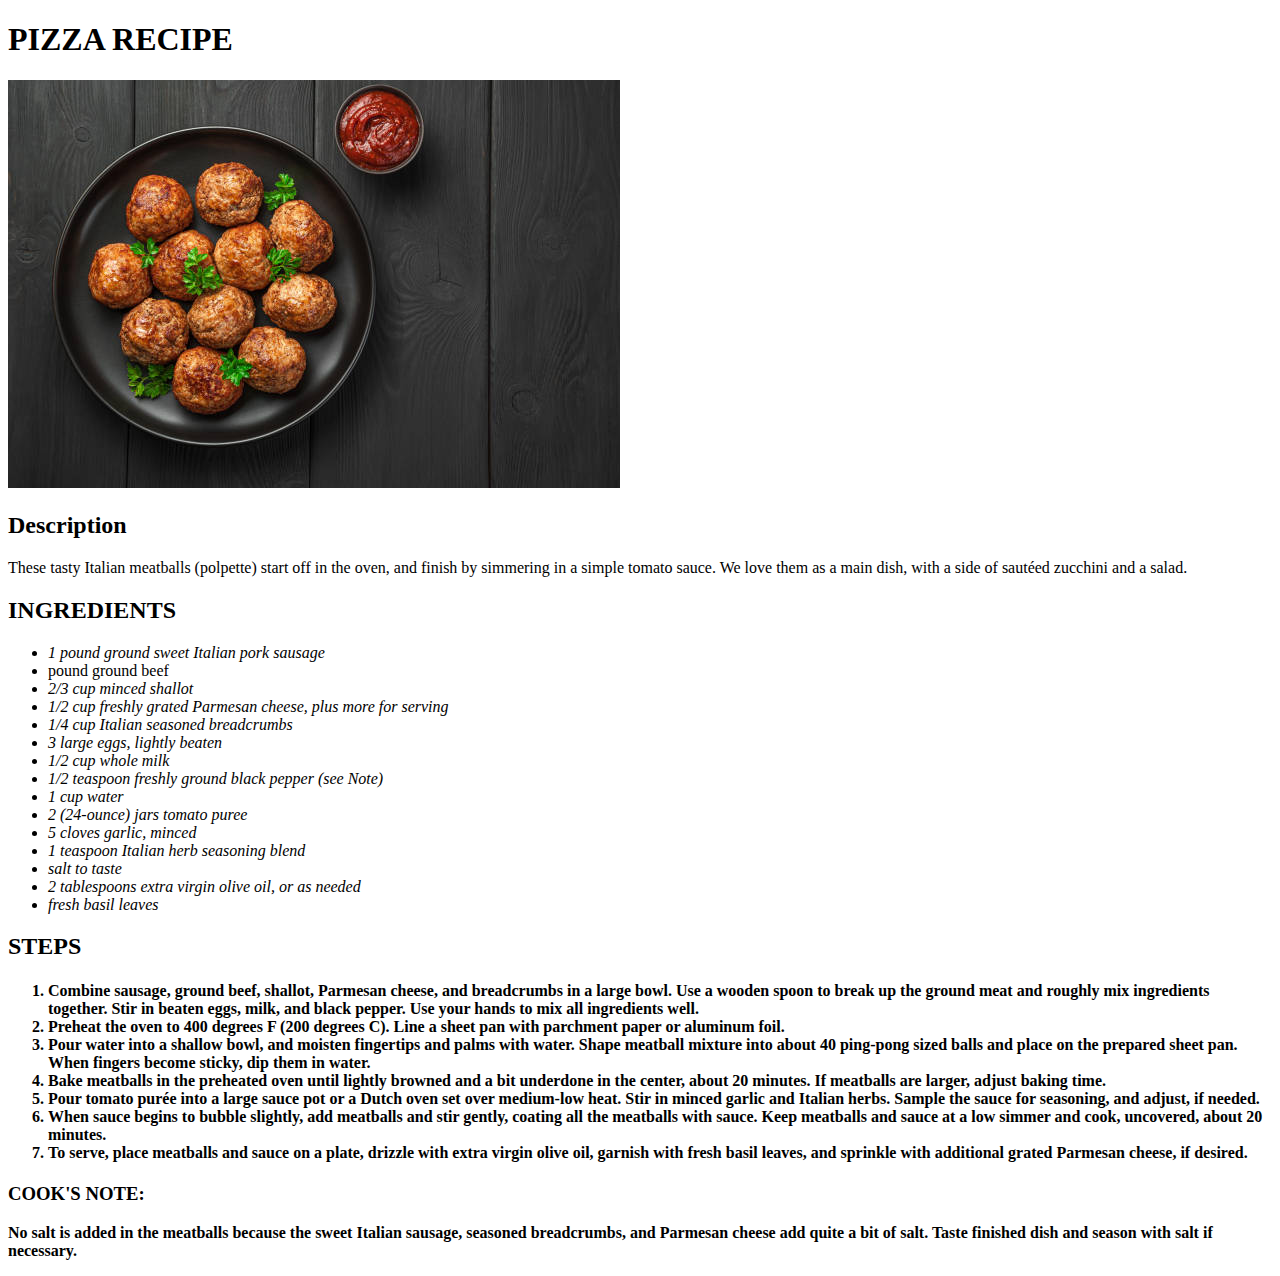
==== recipes/meatball.html @ 4d9fe06f "created a practice recipe webpage using plain html" ====
<!DOCTYPE html>
<html lang="en">
<head>
    <meta charset="UTF-8">
    <meta name="viewport" content="width=device-width, initial-scale=1.0">
    <title>odin's meatballs</title>
</head>
<body>
    <main>
        <h1>PIZZA RECIPE</h1>
        <img src="images/meatball (2).jpg" alt="pizza image">
        <h2>Description</h2>
        <p>These tasty Italian meatballs (polpette) start off in the oven, and finish by simmering in a simple tomato sauce. We love them as a main dish, with a side of sautéed zucchini and a salad.</p>
        <h2>INGREDIENTS</h2>
        <ul>
            <li><i>1 pound ground sweet Italian pork sausage</i></li>
            <li><i1>pound ground beef</i></li>
            <li><i>2/3 cup minced shallot</i></li>
            <li><i>1/2 cup freshly grated Parmesan cheese, plus more for serving</i></li>
            <li><i>1/4 cup Italian seasoned breadcrumbs</i></li>
            <li><i>3 large eggs, lightly beaten</i></li>
            <li><i>1/2 cup whole milk</i></li>
            <li><i>1/2 teaspoon freshly ground black pepper (see Note)</i></li>
            <li><i>1 cup water</i></li>
            <li><i>2 (24-ounce) jars tomato puree</i></li>
            <li><i>5 cloves garlic, minced</i></li>
            <li><i>1 teaspoon Italian herb seasoning blend</i></li>
            <li><i>salt to taste</i></li>
            <li><i>2 tablespoons extra virgin olive oil, or as needed</i></li>
            <li><i>fresh basil leaves</i></li>
        </ul>
        <h2>STEPS</h2>
        <ol>
            <h4>
              <p>
                <li>Combine sausage, ground beef, shallot, Parmesan cheese, and breadcrumbs in a large bowl. Use a wooden spoon to break up the ground meat and roughly mix ingredients together. Stir in beaten eggs, milk, and black pepper. Use your hands to mix all ingredients well.</li>
                <li>Preheat the oven to 400 degrees F (200 degrees C). Line a sheet pan with parchment paper or aluminum foil.</li>
                <li>Pour water into a shallow bowl, and moisten fingertips and palms with water. Shape meatball mixture into about 40 ping-pong sized balls and place on the prepared sheet pan. When fingers become sticky, dip them in water.</li>
                <li>Bake meatballs in the preheated oven until lightly browned and a bit underdone in the center, about 20 minutes. If meatballs are larger, adjust baking time.</li>
                <li>Pour tomato purée into a large sauce pot or a Dutch oven set over medium-low heat. Stir in minced garlic and Italian herbs. Sample the sauce for seasoning, and adjust, if needed.</li>
                <li>When sauce begins to bubble slightly, add meatballs and stir gently, coating all the meatballs with sauce. Keep meatballs and sauce at a low simmer and cook, uncovered, about 20 minutes.</li>
                <li>To serve, place meatballs and sauce on a plate, drizzle with extra virgin olive oil, garnish with fresh basil leaves, and sprinkle with additional grated Parmesan cheese, if desired.</li>
              </p>
            </h4>
        </ol>
        <h3>COOK'S NOTE:</h3>
        <p>
            <strong>No salt is added in the meatballs because the sweet Italian sausage, seasoned breadcrumbs, and Parmesan cheese add quite a bit of salt. Taste finished dish and season with salt if necessary.</strong>
        </p>
    </main>
</body>
</html>
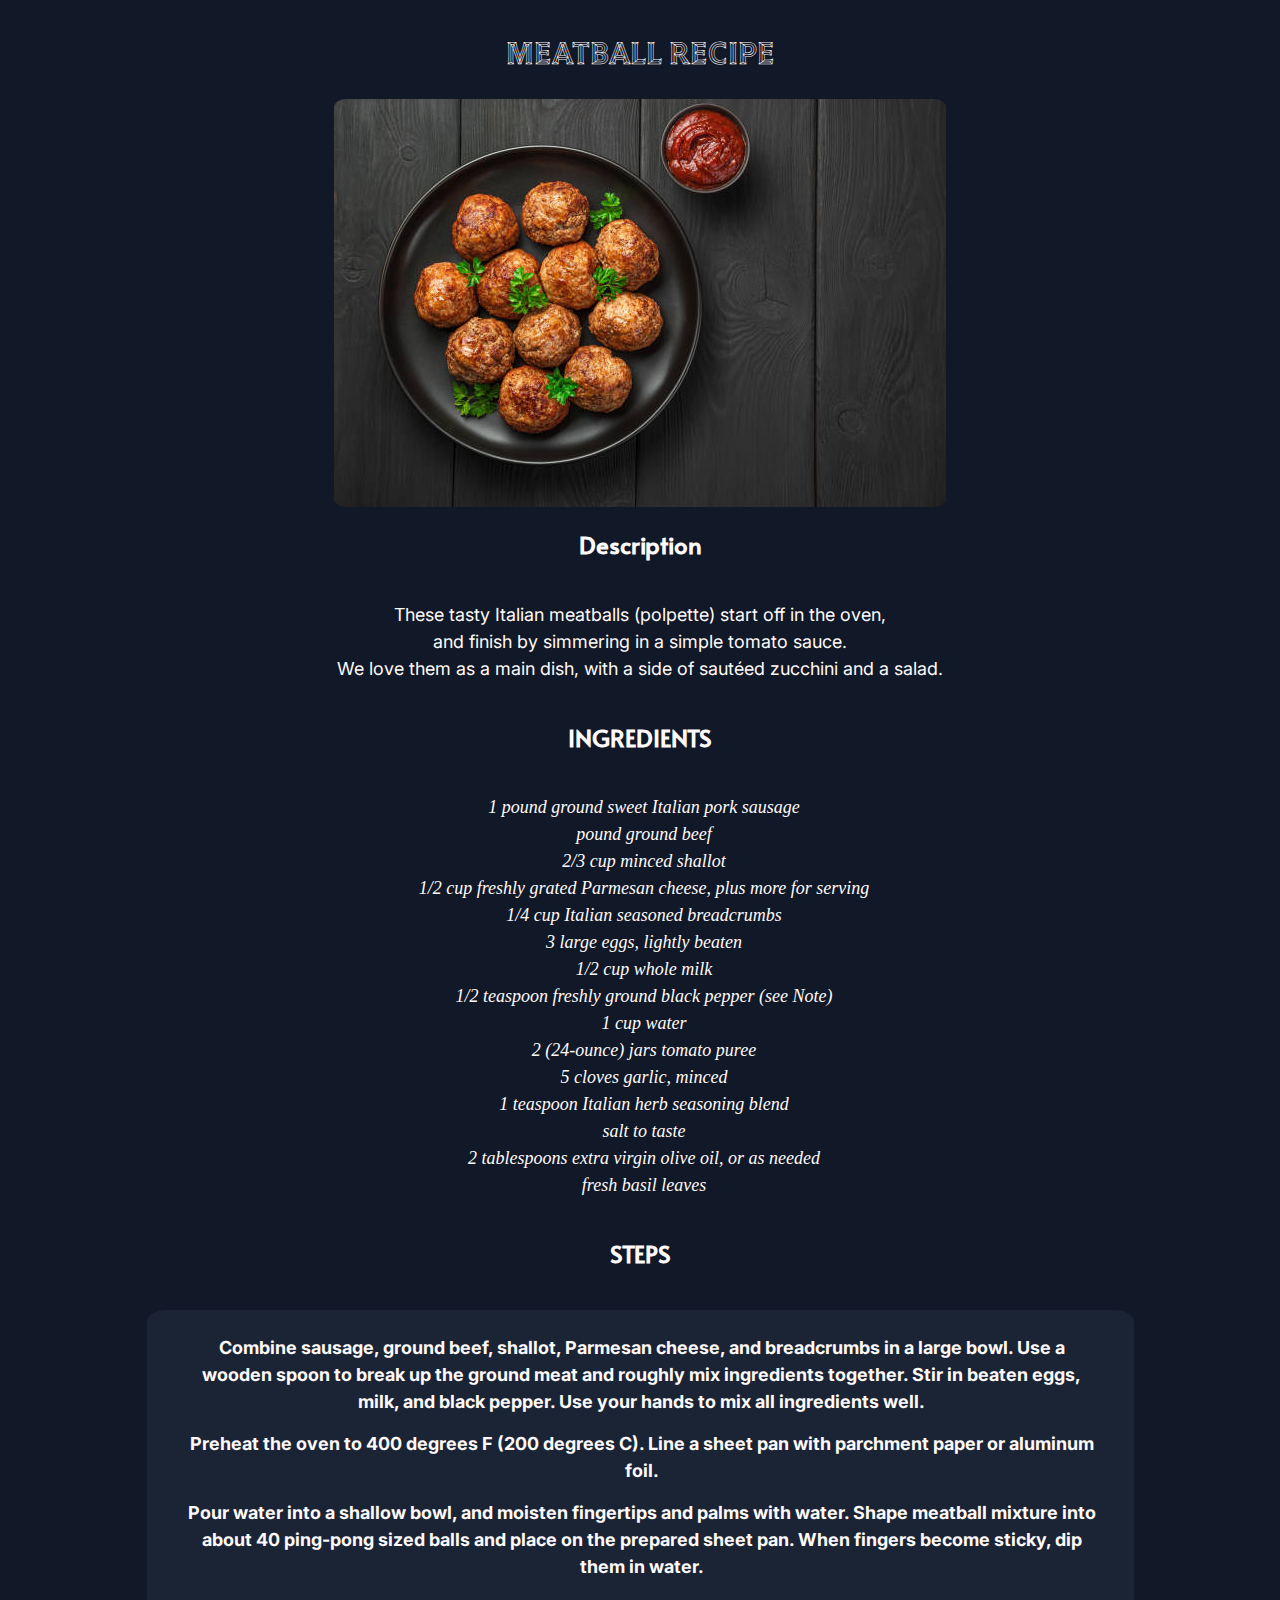
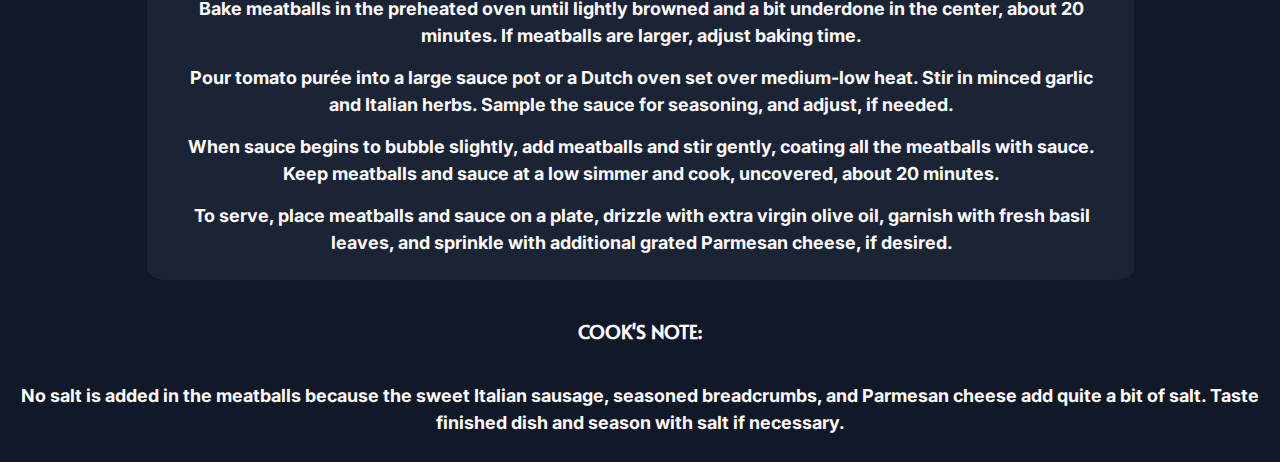
==== commit d54b0c9f: "added css styles to the plain webpage and also fixed typos in the html" ====
--- a/recipes/meatball.html
+++ b/recipes/meatball.html
@@ -4,17 +4,22 @@
     <meta charset="UTF-8">
     <meta name="viewport" content="width=device-width, initial-scale=1.0">
     <title>odin's meatballs</title>
+    <link rel="stylesheet" href="recipe.css">
+    <style>
+        ol li{
+            margin-bottom: 15px;
+        }
+    </style>
 </head>
 <body>
-    <main>
-        <h1>PIZZA RECIPE</h1>
+        <h1>MEATBALL RECIPE</h1>
         <img src="images/meatball (2).jpg" alt="pizza image">
         <h2>Description</h2>
-        <p>These tasty Italian meatballs (polpette) start off in the oven, and finish by simmering in a simple tomato sauce. We love them as a main dish, with a side of sautéed zucchini and a salad.</p>
+        <p>These tasty Italian meatballs (polpette) start off in the oven,<br> and finish by simmering in a simple tomato sauce.<br> We love them as a main dish, with a side of sautéed zucchini and a salad.</p>
         <h2>INGREDIENTS</h2>
         <ul>
             <li><i>1 pound ground sweet Italian pork sausage</i></li>
-            <li><i1>pound ground beef</i></li>
+            <li><i>pound ground beef</i></li>
             <li><i>2/3 cup minced shallot</i></li>
             <li><i>1/2 cup freshly grated Parmesan cheese, plus more for serving</i></li>
             <li><i>1/4 cup Italian seasoned breadcrumbs</i></li>
@@ -47,6 +52,5 @@
         <p>
             <strong>No salt is added in the meatballs because the sweet Italian sausage, seasoned breadcrumbs, and Parmesan cheese add quite a bit of salt. Taste finished dish and season with salt if necessary.</strong>
         </p>
-    </main>
 </body>
 </html>--- a/recipes/recipe.css
+++ b/recipes/recipe.css
@@ -0,0 +1,45 @@
+@import url('https://fonts.googleapis.com/css2?family=Inter&display=swap');
+@import url('https://fonts.googleapis.com/css2?family=Tilt+Prism&display=swap');
+@import url('https://fonts.googleapis.com/css2?family=Alata&display=swap');
+body{
+    background-color: hsl(221, 39%, 11%);
+    color:hsl(0, 100%, 99%);
+    line-height: 1.5;
+    text-align: center;
+    display: flex;
+    align-items: center;
+    flex-direction: column;
+}
+h1{
+    font-family: 'Tilt Prism', cursive;
+    font: 32px;
+}
+ul{
+    list-style: none;
+    margin-left: -32px;
+    font-size: 18px;
+}
+img{
+    border-radius:2%;
+    height: auto;
+}
+ol,p{
+    font-size: 18px;
+    font-family: 'Inter', sans-serif;
+}
+ol{
+    list-style: none;
+    max-width: 910px;
+    text-align: center;
+    background-color: #1a2435;
+    padding-right: 37px;
+    border-radius: 2%;
+}
+h2,h3{
+    font-family: 'Alata', sans-serif;
+}
+a{
+    color: #e38d3b;
+    font-size: 18px;
+    font-family: 'Inter',sans-serif;
+  }